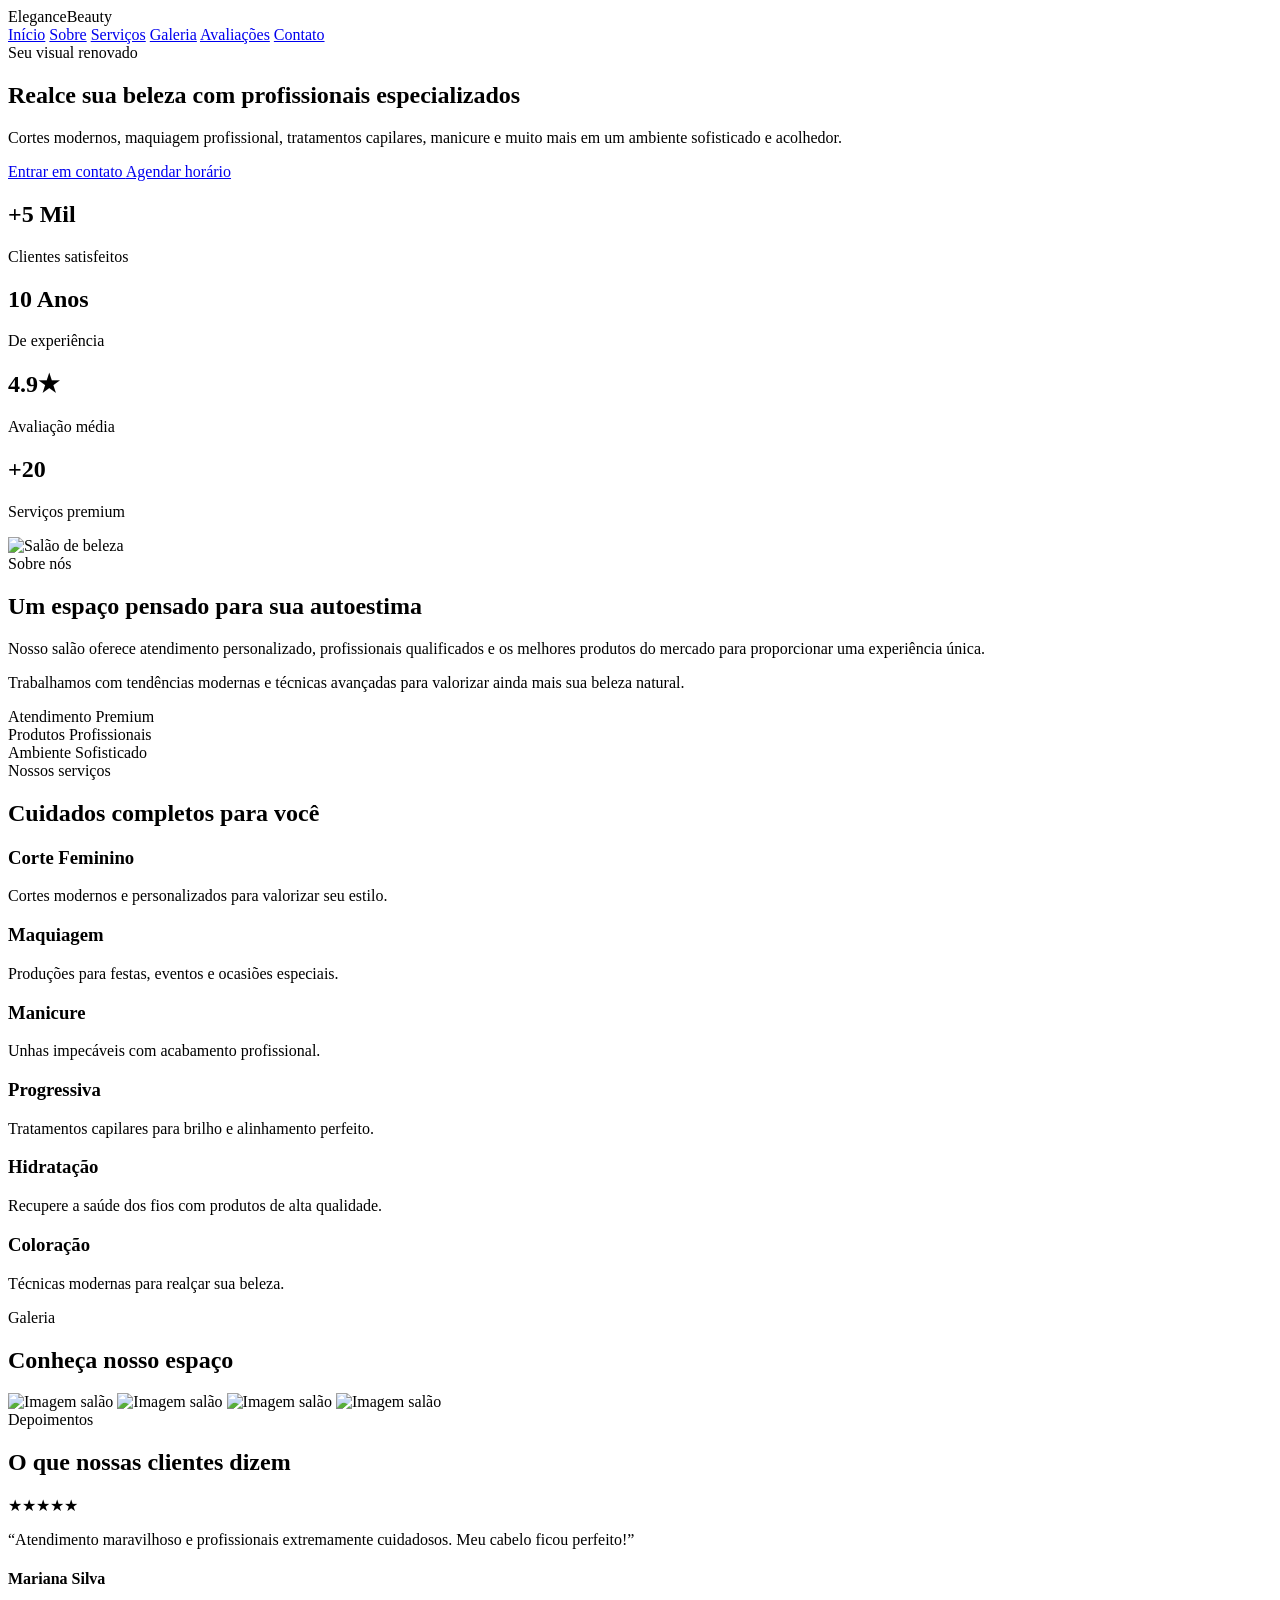
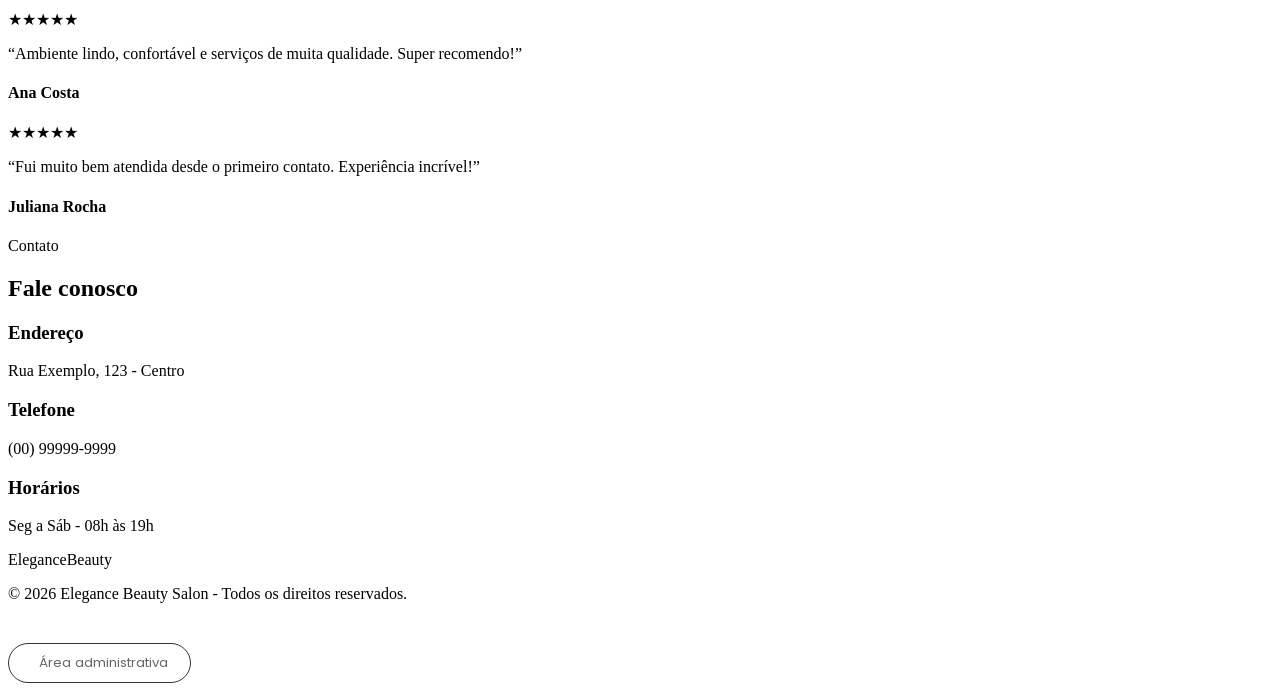
==== index.html @ 1f92b671 "Add files via upload" ====
<!DOCTYPE html>
<html lang="pt-br">
<head>
    <meta charset="UTF-8">
    <meta name="viewport" content="width=device-width, initial-scale=1.0">
    <title>Elegance Beauty Salon</title>
    <link rel="stylesheet" href="style.css">
    <link rel="preconnect" href="https://fonts.googleapis.com">
    <link rel="preconnect" href="https://fonts.gstatic.com" crossorigin>
    <link href="https://fonts.googleapis.com/css2?family=Poppins:wght@300;400;500;600;700&display=swap" rel="stylesheet">
    <link rel="stylesheet" href="style/index.css">
    <script src="https://kit.fontawesome.com/7b4b3d4d91.js" crossorigin="anonymous"></script>
</head>
<body>

    <header>
        <div class="logo">Elegance<span>Beauty</span></div>

        <nav>
            <a href="#home">Início</a>
            <a href="#sobre">Sobre</a>
            <a href="#servicos">Serviços</a>
            <a href="#galeria">Galeria</a>
            <a href="#avaliacoes">Avaliações</a>
            <a href="#contato">Contato</a>
        </nav>

        <div class="menu-mobile">
            <i class="fa-solid fa-bars"></i>
        </div>
    </header>

    <section class="hero" id="home">
        <div class="overlay"></div>

        <div class="hero-content">
            <span class="tag">Seu visual renovado</span>
            <h1>Realce sua beleza com profissionais especializados</h1>
            <p>
                Cortes modernos, maquiagem profissional, tratamentos capilares,
                manicure e muito mais em um ambiente sofisticado e acolhedor.
            </p>

            <div class="hero-buttons">
                <a href="https://wa.me/5547992353277" target="_blank" class="btn-primary">
                    <i class="fa-brands fa-whatsapp"></i>
                    Entrar em contato
                </a>

                <a href="agend.html" class="btn-secondary">
                    Agendar horário
                </a>
            </div>
        </div>
    </section>

    <section class="stats">
        <div class="stat-card">
            <h2>+5 Mil</h2>
            <p>Clientes satisfeitos</p>
        </div>

        <div class="stat-card">
            <h2>10 Anos</h2>
            <p>De experiência</p>
        </div>

        <div class="stat-card">
            <h2>4.9★</h2>
            <p>Avaliação média</p>
        </div>

        <div class="stat-card">
            <h2>+20</h2>
            <p>Serviços premium</p>
        </div>
    </section>

    <section class="sobre" id="sobre">
        <div class="sobre-img">
            <img src="https://images.unsplash.com/photo-1521590832167-7bcbfaa6381f?q=80&w=1200&auto=format&fit=crop" alt="Salão de beleza">
        </div>

        <div class="sobre-content">
            <span>Sobre nós</span>
            <h2>Um espaço pensado para sua autoestima</h2>

            <p>
                Nosso salão oferece atendimento personalizado, profissionais qualificados
                e os melhores produtos do mercado para proporcionar uma experiência única.
            </p>

            <p>
                Trabalhamos com tendências modernas e técnicas avançadas para valorizar
                ainda mais sua beleza natural.
            </p>

            <div class="sobre-beneficios">
                <div>
                    <i class="fa-solid fa-check"></i>
                    Atendimento Premium
                </div>

                <div>
                    <i class="fa-solid fa-check"></i>
                    Produtos Profissionais
                </div>

                <div>
                    <i class="fa-solid fa-check"></i>
                    Ambiente Sofisticado
                </div>
            </div>
        </div>
    </section>

    <section class="servicos" id="servicos">
        <div class="section-title">
            <span>Nossos serviços</span>
            <h2>Cuidados completos para você</h2>
        </div>

        <div class="servicos-grid">

            <div class="servico-card">
                <i class="fa-solid fa-scissors"></i>
                <h3>Corte Feminino</h3>
                <p>Cortes modernos e personalizados para valorizar seu estilo.</p>
            </div>

            <div class="servico-card">
                <i class="fa-solid fa-paintbrush"></i>
                <h3>Maquiagem</h3>
                <p>Produções para festas, eventos e ocasiões especiais.</p>
            </div>

            <div class="servico-card">
                <i class="fa-solid fa-hand-sparkles"></i>
                <h3>Manicure</h3>
                <p>Unhas impecáveis com acabamento profissional.</p>
            </div>

            <div class="servico-card">
                <i class="fa-solid fa-wand-magic-sparkles"></i>
                <h3>Progressiva</h3>
                <p>Tratamentos capilares para brilho e alinhamento perfeito.</p>
            </div>

            <div class="servico-card">
                <i class="fa-solid fa-spa"></i>
                <h3>Hidratação</h3>
                <p>Recupere a saúde dos fios com produtos de alta qualidade.</p>
            </div>

            <div class="servico-card">
                <i class="fa-solid fa-droplet"></i>
                <h3>Coloração</h3>
                <p>Técnicas modernas para realçar sua beleza.</p>
            </div>

        </div>
    </section>

    <section class="galeria" id="galeria">
        <div class="section-title">
            <span>Galeria</span>
            <h2>Conheça nosso espaço</h2>
        </div>

        <div class="galeria-grid">
            <img src="https://images.unsplash.com/photo-1560066984-138dadb4c035?q=80&w=1200&auto=format&fit=crop" alt="Imagem salão">
            <img src="https://images.unsplash.com/photo-1522337360788-8b13dee7a37e?q=80&w=1200&auto=format&fit=crop" alt="Imagem salão">
            <img src="https://images.unsplash.com/photo-1487412947147-5cebf100ffc2?q=80&w=1200&auto=format&fit=crop" alt="Imagem salão">
            <img src="https://images.unsplash.com/photo-1524504388940-b1c1722653e1?q=80&w=1200&auto=format&fit=crop" alt="Imagem salão">
            
        </div>
    </section>

    <section class="avaliacoes" id="avaliacoes">
        <div class="section-title">
            <span>Depoimentos</span>
            <h2>O que nossas clientes dizem</h2>
        </div>

        <div class="avaliacoes-grid">

            <div class="avaliacao-card">
                <div class="stars">★★★★★</div>
                <p>
                    “Atendimento maravilhoso e profissionais extremamente cuidadosos.
                    Meu cabelo ficou perfeito!”
                </p>
                <h4>Mariana Silva</h4>
            </div>

            <div class="avaliacao-card">
                <div class="stars">★★★★★</div>
                <p>
                    “Ambiente lindo, confortável e serviços de muita qualidade.
                    Super recomendo!”
                </p>
                <h4>Ana Costa</h4>
            </div>

            <div class="avaliacao-card">
                <div class="stars">★★★★★</div>
                <p>
                    “Fui muito bem atendida desde o primeiro contato.
                    Experiência incrível!”
                </p>
                <h4>Juliana Rocha</h4>
            </div>

        </div>
    </section>

    <section class="contato" id="contato">
        <div class="section-title">
            <span>Contato</span>
            <h2>Fale conosco</h2>
        </div>

        <div class="contato-grid">

            <div class="contato-card">
                <i class="fa-solid fa-location-dot"></i>
                <h3>Endereço</h3>
                <p>Rua Exemplo, 123 - Centro</p>
            </div>

            <div class="contato-card">
                <i class="fa-solid fa-phone"></i>
                <h3>Telefone</h3>
                <p>(00) 99999-9999</p>
            </div>

            <div class="contato-card">
                <i class="fa-solid fa-clock"></i>
                <h3>Horários</h3>
                <p>Seg a Sáb - 08h às 19h</p>
            </div>

        </div>
    </section>

    <footer>
        <div class="footer-logo">Elegance<span>Beauty</span></div>

        <p>
            © 2026 Elegance Beauty Salon - Todos os direitos reservados.
        </p>

        <div class="socials">
            <a href="#"><i class="fa-brands fa-instagram"></i></a>
            <a href="#"><i class="fa-brands fa-facebook-f"></i></a>
            <a href="#"><i class="fa-brands fa-whatsapp"></i></a>
        </div>

        <a href="login.html" class="btn-admin">
            <i class="fa-solid fa-lock"></i>
            Área administrativa
        </a>
    </footer>

    <style>
        .btn-admin {
            display: inline-flex;
            align-items: center;
            gap: 8px;
            margin-top: 24px;
            padding: 9px 22px;
            background: transparent;
            border: 1px solid #333;
            border-radius: 30px;
            color: #666;
            text-decoration: none;
            font-size: 0.82rem;
            font-family: 'Poppins', sans-serif;
            transition: border-color 0.2s, color 0.2s;
        }
        .btn-admin:hover {
            border-color: #ff4fa3;
            color: #ff4fa3;
        }
    </style>

    <script src="script.js"></script>
</body>
</html>
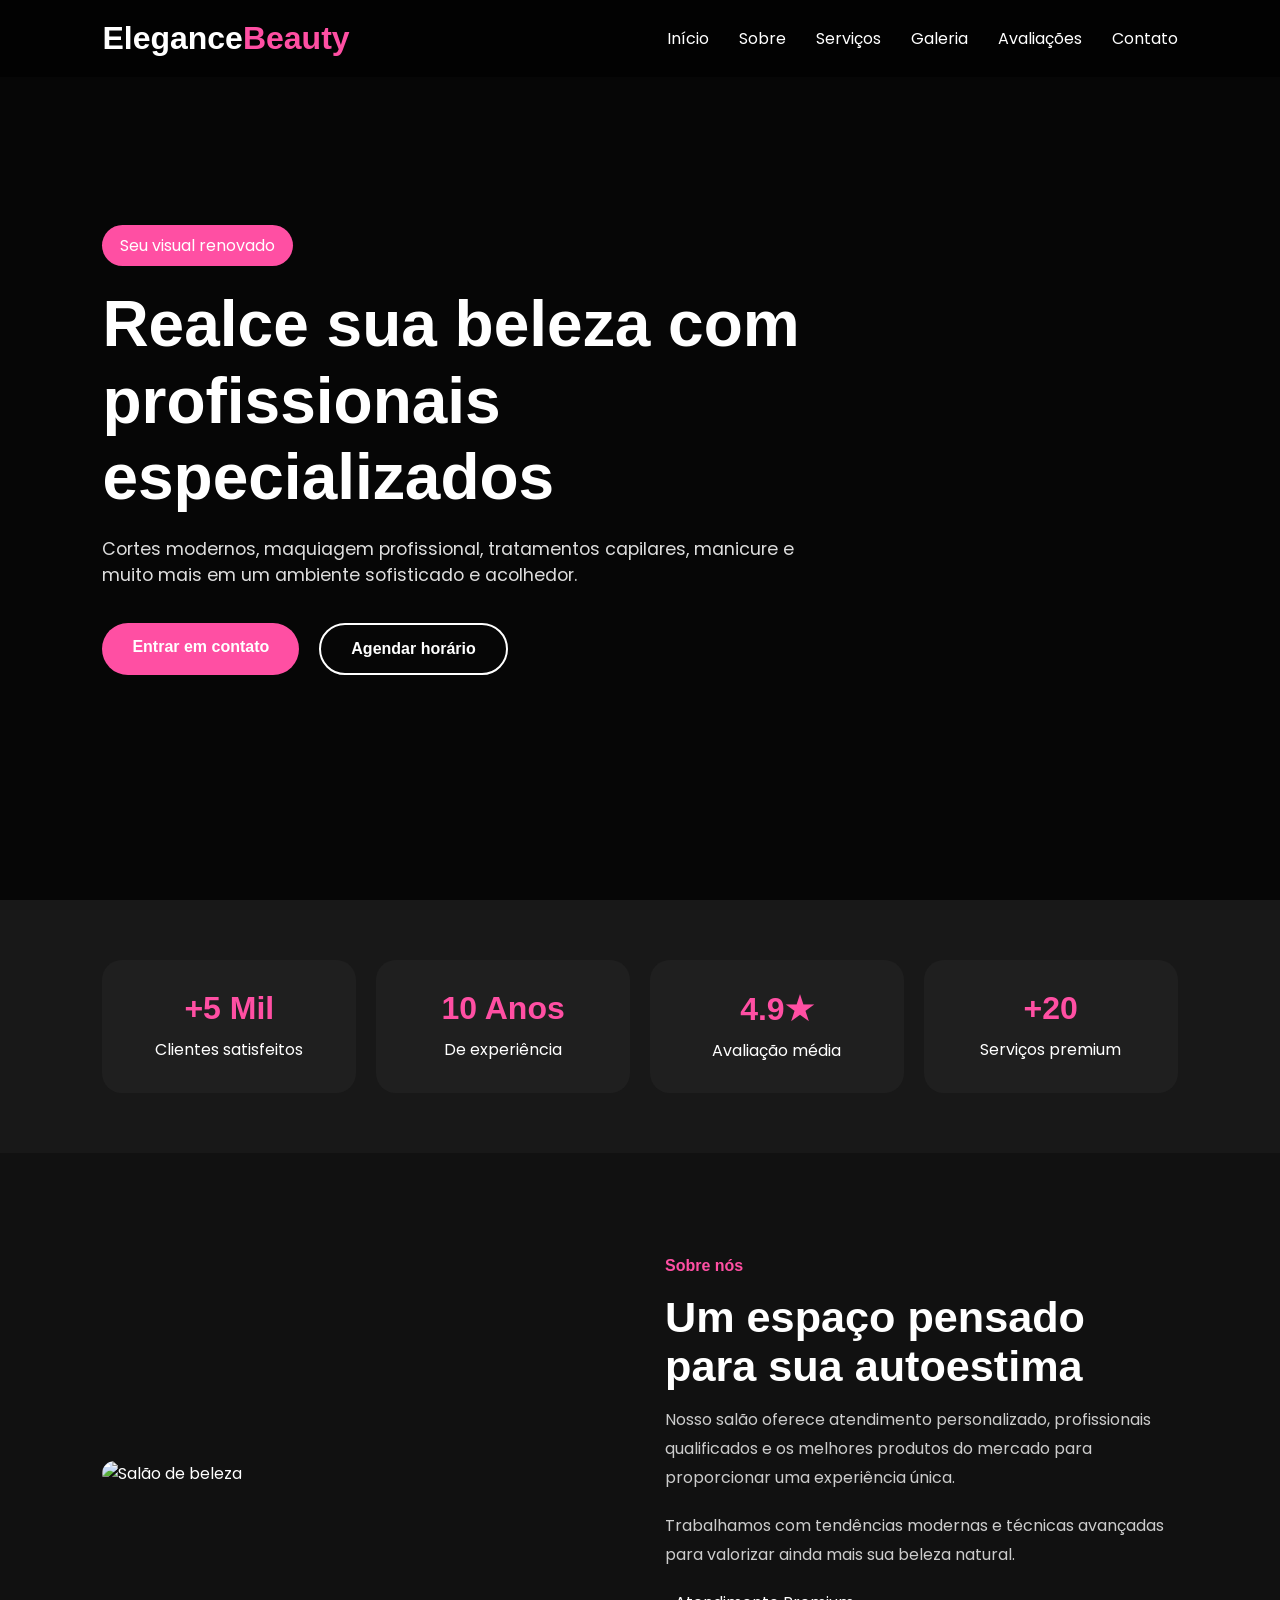
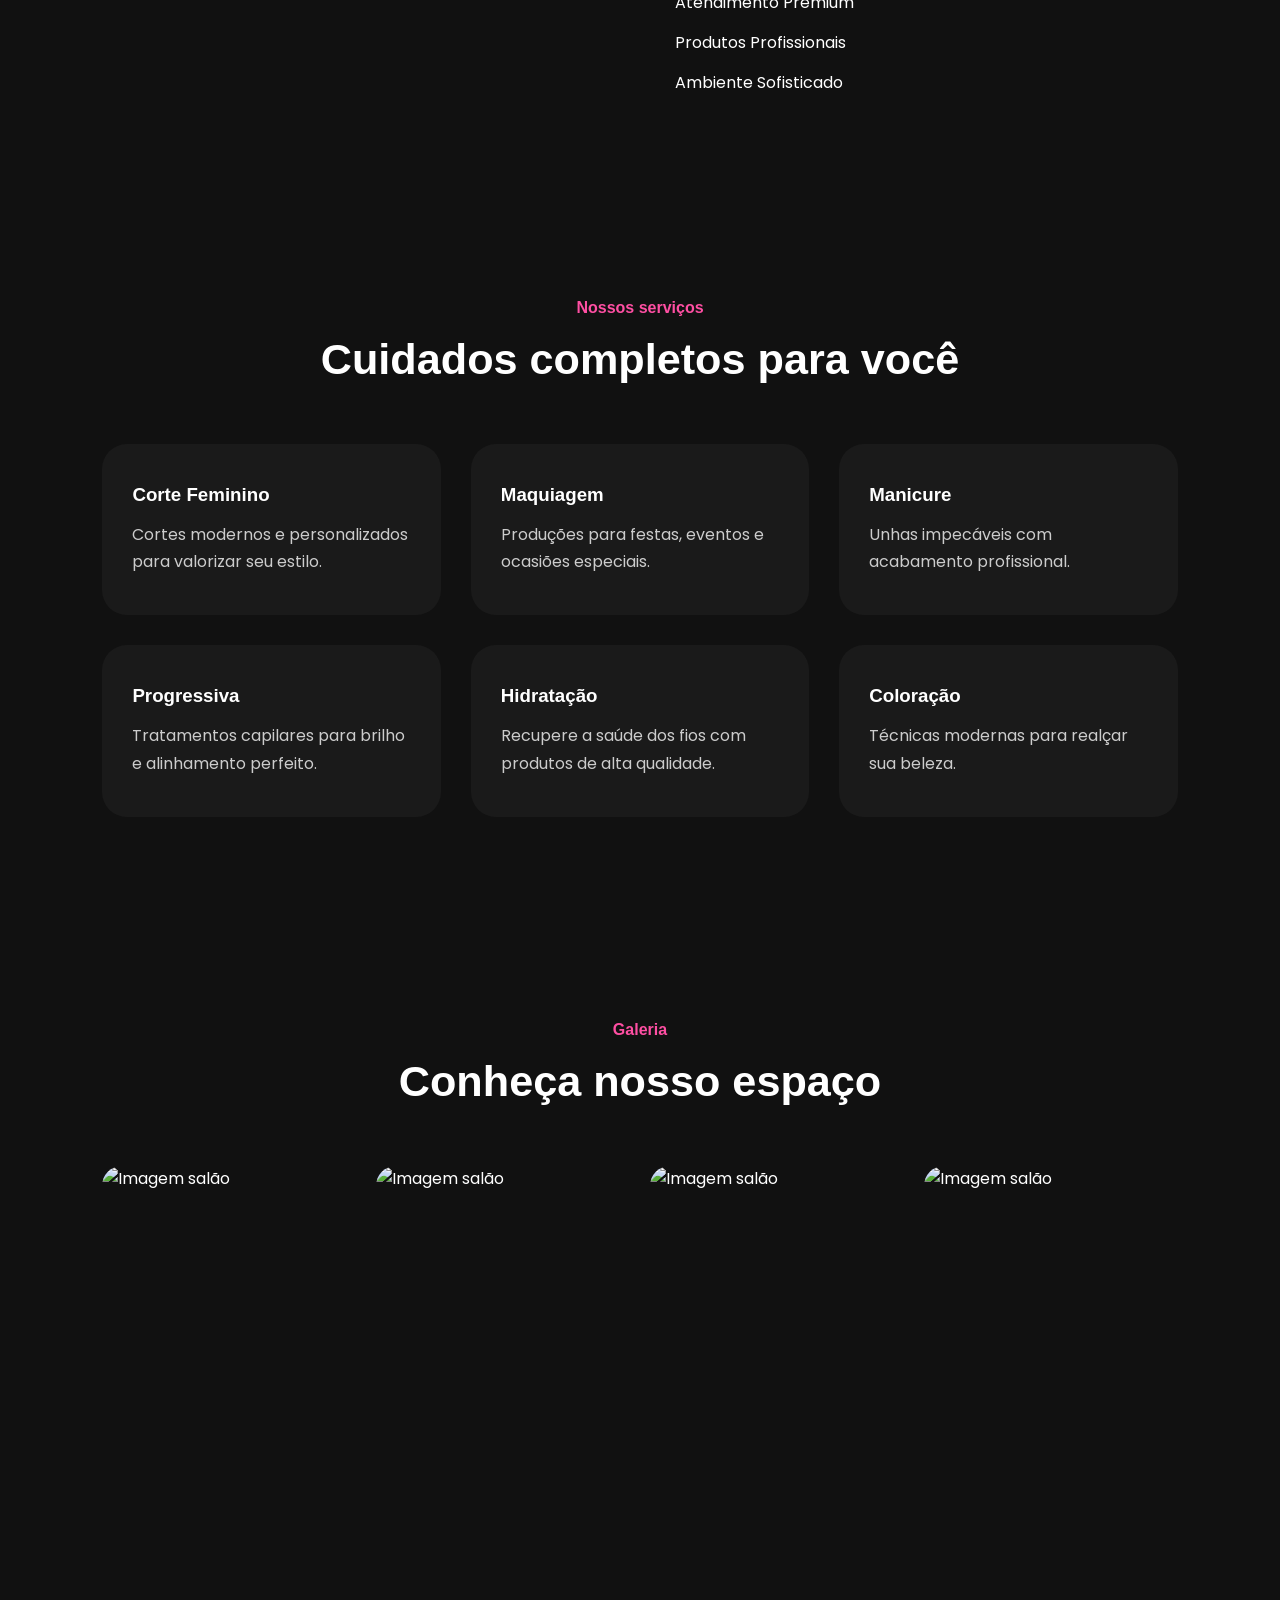
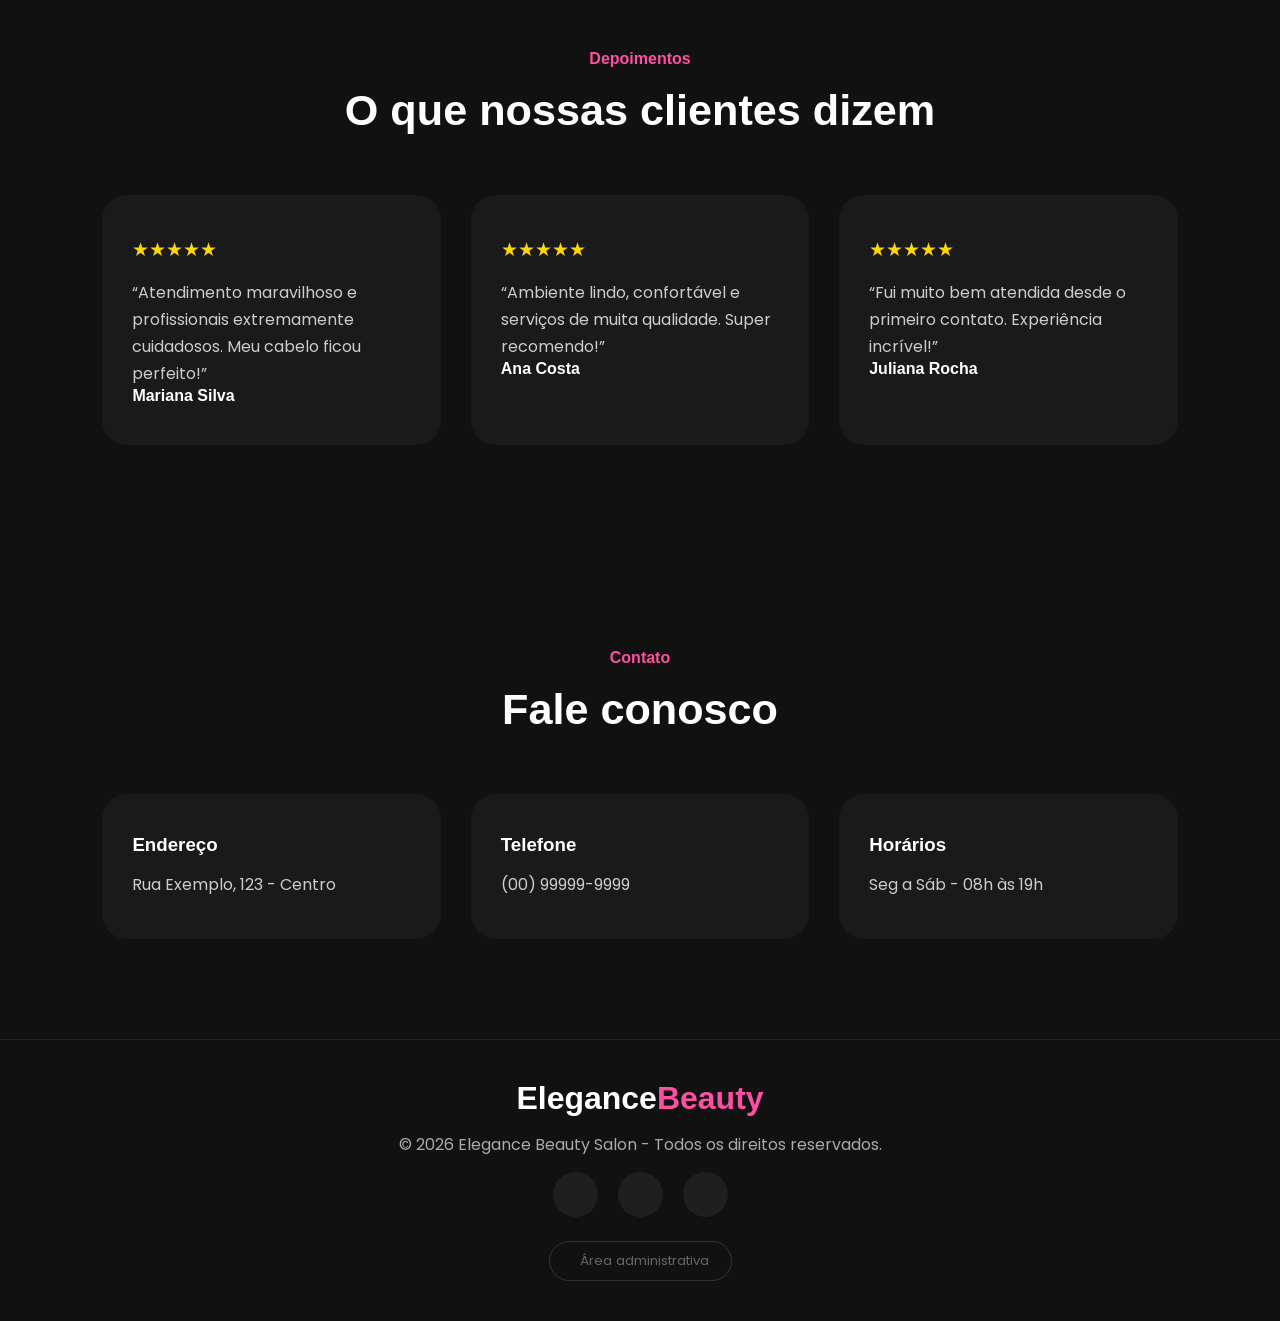
==== commit 6004c43a: "Add files via upload" ====
--- a/index.html
+++ b/index.html
@@ -8,7 +8,7 @@
     <link rel="preconnect" href="https://fonts.googleapis.com">
     <link rel="preconnect" href="https://fonts.gstatic.com" crossorigin>
     <link href="https://fonts.googleapis.com/css2?family=Poppins:wght@300;400;500;600;700&display=swap" rel="stylesheet">
-    <link rel="stylesheet" href="style/index.css">
+    <link rel="stylesheet" href="index.css">
     <script src="https://kit.fontawesome.com/7b4b3d4d91.js" crossorigin="anonymous"></script>
 </head>
 <body>
--- a/index.css
+++ b/index.css
@@ -0,0 +1,408 @@
+*{
+    margin:0;
+    padding:0;
+    box-sizing:border-box;
+    font-family:'Poppins', sans-serif;
+}
+
+html{
+    scroll-behavior:smooth;
+}
+
+body{
+    background:#111;
+    color:#fff;
+}
+
+header{
+    width:100%;
+    padding:20px 8%;
+    position:fixed;
+    top:0;
+    left:0;
+    display:flex;
+    justify-content:space-between;
+    align-items:center;
+    background:rgba(0,0,0,0.6);
+    backdrop-filter:blur(10px);
+    z-index:999;
+}
+
+.logo,
+.footer-logo{
+    font-size:2rem;
+    font-weight:700;
+}
+
+.logo span,
+.footer-logo span{
+    color:#ff4fa3;
+}
+
+nav{
+    display:flex;
+    gap:30px;
+}
+
+nav a{
+    color:#fff;
+    text-decoration:none;
+    transition:0.3s;
+}
+
+nav a:hover{
+    color:#ff4fa3;
+}
+
+.menu-mobile{
+    display:none;
+    font-size:1.7rem;
+    cursor:pointer;
+}
+
+.hero{
+    width:100%;
+    min-height:100vh;
+    background:url('https://images.unsplash.com/photo-1562322140-8baeececf3df?q=80&w=1600&auto=format&fit=crop') center/cover;
+    display:flex;
+    align-items:center;
+    position:relative;
+    padding:0 8%;
+}
+
+.overlay{
+    position:absolute;
+    inset:0;
+    background:rgba(0,0,0,0.65);
+}
+
+.hero-content{
+    position:relative;
+    max-width:700px;
+}
+
+.tag{
+    background:#ff4fa3;
+    padding:8px 18px;
+    border-radius:30px;
+    display:inline-block;
+    margin-bottom:20px;
+}
+
+.hero-content h1{
+    font-size:4rem;
+    line-height:1.2;
+    margin-bottom:20px;
+}
+
+.hero-content p{
+    font-size:1.1rem;
+    color:#ddd;
+    margin-bottom:35px;
+}
+
+.hero-buttons{
+    display:flex;
+    gap:20px;
+    flex-wrap:wrap;
+}
+
+.btn-primary,
+.btn-secondary{
+    padding:15px 30px;
+    border-radius:40px;
+    text-decoration:none;
+    font-weight:600;
+    transition:0.3s;
+}
+
+.btn-primary{
+    background:#ff4fa3;
+    color:#fff;
+}
+
+.btn-primary:hover{
+    transform:translateY(-3px);
+}
+
+.btn-secondary{
+    border:2px solid #fff;
+    color:#fff;
+}
+
+.btn-secondary:hover{
+    background:#fff;
+    color:#111;
+}
+
+.stats{
+    display:grid;
+    grid-template-columns:repeat(auto-fit,minmax(200px,1fr));
+    gap:20px;
+    padding:60px 8%;
+    background:#181818;
+}
+
+.stat-card{
+    background:#1f1f1f;
+    padding:30px;
+    border-radius:20px;
+    text-align:center;
+}
+
+.stat-card h2{
+    color:#ff4fa3;
+    font-size:2rem;
+    margin-bottom:10px;
+}
+
+.sobre,
+.agendamento{
+    display:grid;
+    grid-template-columns:repeat(auto-fit,minmax(320px,1fr));
+    gap:50px;
+    align-items:center;
+    padding:100px 8%;
+}
+
+.sobre-img img{
+    width:100%;
+    border-radius:30px;
+}
+
+.sobre-content span,
+.section-title span,
+.agendamento-content span{
+    color:#ff4fa3;
+    font-weight:600;
+}
+
+.sobre-content h2,
+.section-title h2,
+.agendamento-content h2{
+    font-size:2.7rem;
+    margin:15px 0;
+}
+
+.sobre-content p,
+.agendamento-content p{
+    color:#ccc;
+    margin-bottom:20px;
+    line-height:1.8;
+}
+
+.sobre-beneficios{
+    display:flex;
+    flex-direction:column;
+    gap:15px;
+}
+
+.sobre-beneficios div{
+    display:flex;
+    align-items:center;
+    gap:10px;
+}
+
+.sobre-beneficios i{
+    color:#ff4fa3;
+}
+
+.servicos,
+.galeria,
+.avaliacoes,
+.contato{
+    padding:100px 8%;
+}
+
+.section-title{
+    text-align:center;
+    margin-bottom:60px;
+}
+
+.servicos-grid,
+.avaliacoes-grid,
+.contato-grid{
+    display:grid;
+    grid-template-columns:repeat(auto-fit,minmax(250px,1fr));
+    gap:30px;
+}
+
+.servico-card,
+.avaliacao-card,
+.contato-card{
+    background:#1a1a1a;
+    padding:40px 30px;
+    border-radius:25px;
+    transition:0.3s;
+}
+
+.servico-card:hover,
+.avaliacao-card:hover,
+.contato-card:hover{
+    transform:translateY(-8px);
+}
+
+.servico-card i,
+.contato-card i{
+    font-size:2.5rem;
+    color:#ff4fa3;
+    margin-bottom:20px;
+}
+
+.servico-card h3,
+.contato-card h3{
+    margin-bottom:15px;
+}
+
+.servico-card p,
+.contato-card p,
+.avaliacao-card p{
+    color:#ccc;
+    line-height:1.7;
+}
+
+.galeria-grid{
+    display:grid;
+    grid-template-columns:repeat(auto-fit,minmax(250px,1fr));
+    gap:20px;
+}
+
+.galeria-grid img{
+    width:100%;
+    height:280px;
+    object-fit:cover;
+    border-radius:20px;
+    transition:0.3s;
+}
+
+.galeria-grid img:hover{
+    transform:scale(1.03);
+}
+
+.stars{
+    color:gold;
+    margin-bottom:15px;
+    font-size:1.2rem;
+}
+
+.agendamento{
+    background:#181818;
+}
+
+form{
+    display:flex;
+    flex-direction:column;
+    gap:20px;
+    margin-top:30px;
+}
+
+form input,
+form select{
+    width:100%;
+    padding:18px;
+    border:none;
+    border-radius:12px;
+    background:#222;
+    color:#fff;
+}
+
+form button{
+    padding:18px;
+    border:none;
+    border-radius:12px;
+    background:#ff4fa3;
+    color:#fff;
+    font-weight:600;
+    cursor:pointer;
+    transition:0.3s;
+}
+
+form button:hover{
+    opacity:0.9;
+}
+
+footer{
+    padding:40px 8%;
+    text-align:center;
+    border-top:1px solid #222;
+}
+
+footer p{
+    margin:15px 0;
+    color:#aaa;
+}
+
+.socials{
+    display:flex;
+    justify-content:center;
+    gap:20px;
+}
+
+.socials a{
+    width:45px;
+    height:45px;
+    background:#1f1f1f;
+    border-radius:50%;
+    display:flex;
+    align-items:center;
+    justify-content:center;
+    color:#fff;
+    text-decoration:none;
+    transition:0.3s;
+}
+
+.socials a:hover{
+    background:#ff4fa3;
+}
+
+@media(max-width:900px){
+
+    nav{
+        position:absolute;
+        top:100%;
+        right:0;
+        width:100%;
+        background:#111;
+        flex-direction:column;
+        align-items:center;
+        padding:30px 0;
+        display:none;
+    }
+
+    nav.active{
+        display:flex;
+    }
+
+    .menu-mobile{
+        display:block;
+    }
+
+    .hero-content h1{
+        font-size:2.8rem;
+    }
+
+    .sobre-content h2,
+    .section-title h2,
+    .agendamento-content h2{
+        font-size:2rem;
+    }
+
+}
+
+@media(max-width:600px){
+
+    .hero-content h1{
+        font-size:2.2rem;
+    }
+
+    .hero-buttons{
+        flex-direction:column;
+    }
+
+    .btn-primary,
+    .btn-secondary{
+        width:100%;
+        text-align:center;
+    }
+
+}
